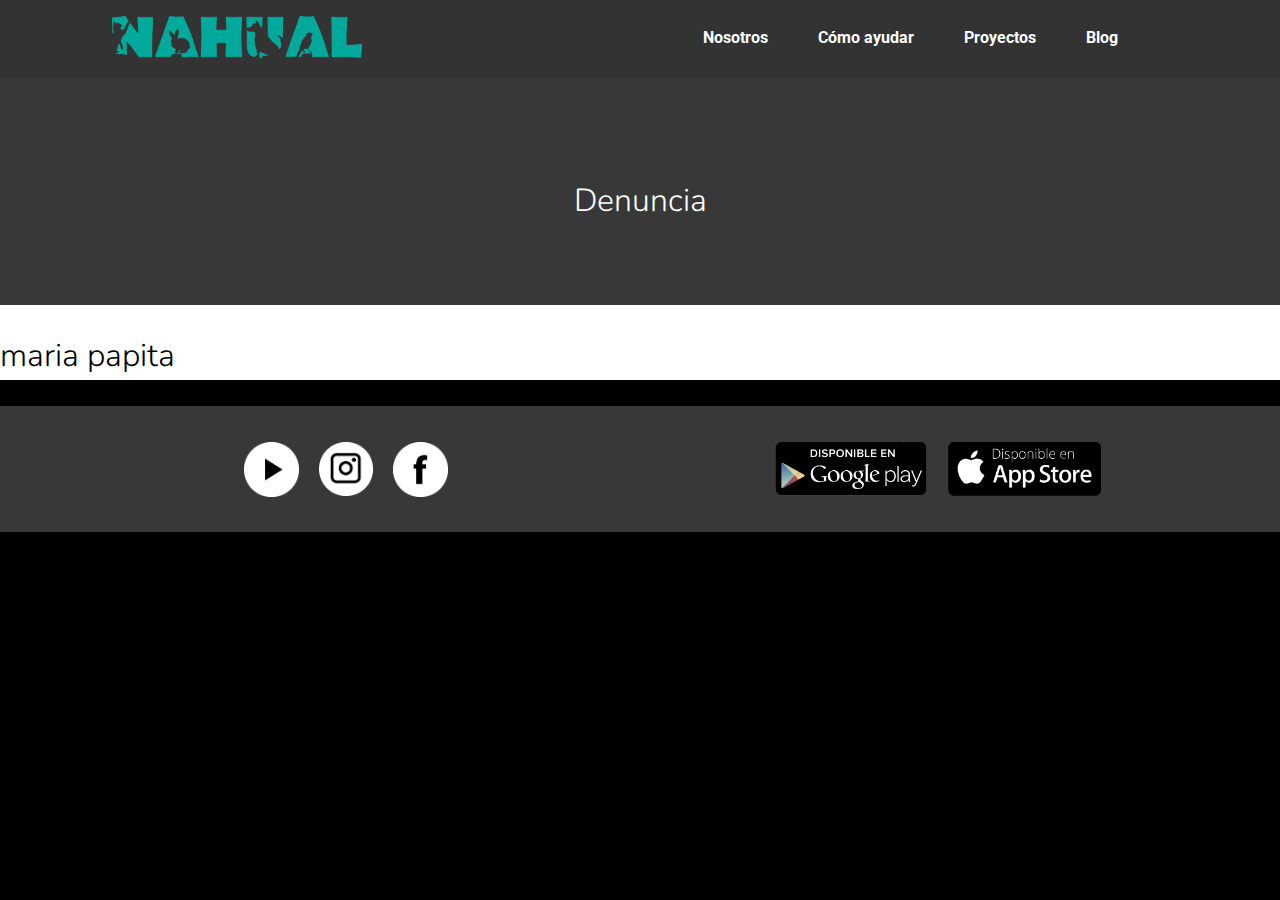
==== denuncia.html @ 8c4a7dd0 "Entrepreneurship project web site" ====
<!DOCTYPE html>
<html lang="en">

<head>
  <meta charset="utf-8">
  <meta name="author" content="">
  <meta name="viewport" content="width=device-width, initial-scale=1.0">
  <title>Nahual</title>
  <link href="https://fonts.googleapis.com/css?family=Montserrat:700|Nunito:300,300i,700" rel="stylesheet">
  <link href="https://fonts.googleapis.com/css?family=Roboto" rel="stylesheet">
  <link rel="stylesheet" href="css/style.css">
  <script src="js/jquery.min.js"></script>
  <!--[if lt IE 9]>
    <script type="text/javascript">
      var arr=['article','aside','footer','header','nav','section','figcaption','figure','main','template'];
      for(var i=0;i<arr.length;i++) document.createElement(arr[i]);
    </script>
    <![endif]-->
  <meta name="description" content="">
</head>

<body>
  <div class="wrapper">
    <div class="l-group bg-pattern">
      <header class="l-group site-header" role="banner">
        <div class="site-nav">
          <a href="index.html" class="logo"><img src="img/logo.png" alt="Logo Conversable"></a>
          <nav class="main-menu">
            <ul class="menu main-menu__items">
              <li class="main-menu__item"><a class="main-menu__action" href="#l">Nosotros</a></li>
              <li class="main-menu__item"><a class="main-menu__action" href="#">Cómo ayudar</a></li>
              <li class="main-menu__item"><a class="main-menu__action" href="#">Proyectos</a></li>
              <li class="main-menu__item"><a class="main-menu__action" href="#">Blog</a></li>
            </ul>
          </nav>
        </div>
      </header>
      <section class="l-group section-wrap section-wrap--intro">
        <div class="center">
          <h2 class="h-page h-page--white">Denuncia</h2>
        </div>
      </section>
    </div>
    <main class="main" role="main">
      <h2>maria papita</h2>
    </main>
  </div>
  <footer class="l-group site-footer">
    <div class="contact-footer">
      <div class="footer-container">
        <ul class="contact-media">
          <li><img src="img/social-media-youtube.png"></li>
          <li><img src="img/social-media-instragram.png"></li>
          <li><img src="img/social-media-facebook.png"></li>
        </ul>
        <ul class="app-media">
          <li><img src="img/google-play.png"></li>
          <li><img src="img/app-store.png"></li>
        </ul>
      </div>
    </div>
  </footer>
  <div class="video-modal hidden" id="videoModal">
    <div id="video"></div>
  </div>
  <div class="opacity hidden"></div>
  <!-- Scripts -->
  <script src="js/modal-video.js"></script>
</body>

</html>
---- css/style.css ----
*,
*:before,
*:after {
  box-sizing: border-box; }

html {
  font: 1em/1.5 "Nunito", sans-serif;
  width: 100%;
  height: 100%;
  background-color: #000;
  -ms-text-size-adjust: 100%;
  -webkit-text-size-adjust: 100%;
  overflow-x: hidden;
  -moz-osx-font-smoothing: grayscale;
  -webkit-font-smoothing: antialiased; }

body {
  background-color: #000;
  width: 100%;
  min-height: 100%;
  margin: 0;
  position: relative; }

::selection {
  background: #b3d4fc;
  text-shadow: none; }

article,
aside,
footer,
header,
nav,
section,
figcaption,
figure,
main,
details,
menu {
  display: block; }

figure {
  margin: 1em 40px; }

summary {
  display: list-item; }

canvas {
  display: inline-block; }

template {
  display: none; }

h1 {
  font-size: 2.5rem;
  margin: 3em 0 0;
  font-weight: 300; }

h2 {
  font-size: 2rem;
  font-weight: 300; }

h3,
.h-h3 {
  font-size: 1.5rem; }

h1,
h2,
h3,
h4 {
  color: #000;
  font-family: "Nunito", sans-serif; }

.h-section {
  text-align: center; }

.h-page {
  color: inherit;
  text-align: center; }

.sub-title {
  font-size: 1.125rem;
  font-weight: 700; }

hr {
  display: block;
  height: 1px;
  border: 0;
  border-top: 1px solid #ccc;
  margin: 1em 0;
  padding: 0; }

pre {
  font-family: monospace, monospace;
  font-size: 1em; }

abbr[title] {
  border-bottom: none;
  text-decoration: underline;
  text-decoration: underline dotted; }

b,
strong {
  font-weight: inherit; }

b,
strong {
  font-weight: bolder; }

code,
kbd,
samp {
  font-family: monospace, monospace;
  font-size: 1em; }

dfn {
  font-style: italic; }

mark {
  background-color: #ff0;
  color: #000; }

small {
  font-size: 80%; }

sub,
sup {
  font-size: 75%;
  line-height: 0;
  position: relative;
  vertical-align: baseline; }

sub {
  bottom: -0.25em; }

sup {
  top: -0.5em; }

q {
  font-style: italic; }

p {
  font-size: 1rem; }

th,
td {
  padding: 5px 10px; }

th {
  color: #fff; }

audio,
video {
  display: inline-block; }

audio:not([controls]) {
  display: none;
  height: 0; }

audio,
canvas,
iframe,
img,
svg,
video {
  vertical-align: middle; }

img {
  border-style: none; }

svg:not(:root) {
  overflow: hidden; }

.menu {
  margin: 0;
  padding: 0; }

.btn {
  background-color: #F8A51C;
  border-radius: 5px;
  color: #fff;
  cursor: pointer;
  display: inline-block;
  font-size: 1rem;
  font-weight: 700;
  padding: .7rem 1.5rem;
  text-decoration: none; }
  .btn:hover {
    background-color: #21a295; }

.btn-who:hover {
  background-color: #383838; }

.logo-item {
  display: inline-block;
  vertical-align: top;
  margin: -3px;
  padding: 1.5rem; }

.main-menu {
  float: right; }

.main-menu__action {
  color: inherit;
  border-bottom: 0;
  display: block;
  margin: 10px 50px 2px 0;
  text-decoration: none; }
  .main-menu__action:hover {
    border-bottom: 2px solid #23b1a6; }

.main-menu__item {
  display: inline;
  float: left; }

.main-menu__items {
  font-family: "Roboto", sans-serif;
  font-weight: 700;
  list-style: none; }

.events-wrapper {
  padding: 0; }

.events-grid {
  display: inline;
  float: left;
  min-height: 500px;
  text-align: center; }

.event-item {
  width: 30%;
  margin-right: 2rem; }

.logo {
  border-bottom: 0;
  float: left; }
  .logo img {
    display: block;
    width: 250px; }

.logo {
  border-bottom: 0;
  float: left; }
  .logo img {
    display: block;
    width: 250px; }

.section-who {
  position: relative;
  /* Permalink - use to edit and share this gradient: http://colorzilla.com/gradient-editor/#c5e2da+0,c5e2da+51,5da29c+51,5da29c+51,5da29c+100 */
  background: #c5e2da;
  /* Old browsers */
  background: -moz-linear-gradient(left, #c5e2da 0%, #c5e2da 51%, #5da29c 51%, #5da29c 51%, #5da29c 100%);
  /* FF3.6-15 */
  background: -webkit-linear-gradient(left, #c5e2da 0%, #c5e2da 51%, #5da29c 51%, #5da29c 51%, #5da29c 100%);
  /* Chrome10-25,Safari5.1-6 */
  background: linear-gradient(to right, #c5e2da 0%, #c5e2da 51%, #5da29c 51%, #5da29c 51%, #5da29c 100%);
  /* W3C, IE10+, FF16+, Chrome26+, Opera12+, Safari7+ */
  filter: progid:DXImageTransform.Microsoft.gradient( startColorstr='#c5e2da', endColorstr='#5da29c',GradientType=1 );
  /* IE6-9 */ }

.who-container {
  min-width: 1200px;
  max-width: 1200px;
  margin: 0 auto; }

.who-image, .who-description {
  display: inline-block;
  padding-left: 3rem;
  width: 49.8%; }

.who-image {
  padding: 2rem 2rem;
  text-align: center;
  vertical-align: top; }
  .who-image img {
    width: 70%; }

.who-description {
  min-height: 503px; }
  .who-description h2, .who-description h3, .who-description p {
    color: #fff; }
  .who-description a {
    margin-top: 4rem; }
  .who-description p {
    width: 70%; }

.img-gecko {
  position: absolute;
  top: -14px;
  right: 8px;
  width: 8%; }

.img-lora {
  position: absolute;
  top: 60%;
  left: 50%;
  width: 90px; }

.contact-footer {
  background-color: #383838 !important; }

.contact-media {
  display: inline-block;
  list-style: none;
  text-align: center;
  width: 49%; }
  .contact-media li {
    display: inline; }
  .contact-media img {
    margin-right: 1rem;
    width: 10%; }

.app-media {
  display: inline-block;
  list-style: none;
  text-align: center;
  width: 49%; }
  .app-media li {
    display: inline; }
  .app-media img {
    margin-right: 1rem;
    width: 28%; }

body {
  position: relative; }

.video-modal {
  left: 50%;
  height: 80vh;
  position: fixed;
  text-align: center;
  top: 50%;
  transform: translate(-50%, -50%);
  width: 80vw;
  z-index: 20; }

.opacity {
  background-color: rgba(0, 0, 0, 0.8);
  left: 0;
  height: 100vh;
  position: fixed;
  top: 0;
  width: 100vw;
  z-index: 10; }

.hidden {
  display: none; }

.site-header {
  margin-bottom: 1.125rem;
  position: relative;
  z-index: 5; }

.site-nav {
  background: rgba(45, 45, 45, 0.4);
  padding: 1rem 7rem 20px 7rem; }
  .site-nav:before, .site-nav:after {
    content: " ";
    display: table; }
  .site-nav:after, .site-nav:after {
    clear: both; }

.bg-pattern {
  background: url(../img/bg-pattern.jpg) fixed;
  color: #fff; }

.l-content {
  margin: 0 auto;
  width: 65%; }

.l-group:before, .l-group:after {
  content: " ";
  display: table; }
.l-group:after, .l-group:after {
  clear: both; }

.group {
  margin: 0 auto;
  max-width: 1200px; }
  .group:before, .group:after {
    content: " ";
    display: table; }
  .group:after, .group:after {
    clear: both; }

.bg-hero {
  background-repeat: no-repeat;
  background-attachment: fixed;
  background-size: cover;
  background-color: transparent;
  color: #fff;
  height: 40rem;
  overflow: hidden;
  position: relative;
  z-index: 2; }

.bg-video {
  position: absolute;
  top: 0;
  left: 0;
  right: 0;
  z-index: 0;
  background-size: cover; }
  .bg-video:after {
    content: '';
    background-color: rgba(0, 0, 0, 0.3);
    position: absolute;
    top: 0;
    left: 0;
    right: 0;
    bottom: 0; }
  .bg-video video {
    height: auto;
    width: 100%; }

.section-wrap {
  padding: 3.375rem 2.25rem;
  max-width: 1200px;
  min-width: 1200px;
  margin: 0 auto; }

.section-wrap--intro {
  position: relative;
  z-index: 2; }

.section-intro {
  margin-bottom: 3rem;
  text-align: center; }

.section-wrap--tight {
  padding-bottom: 2.25rem;
  padding-top: 2.25rem; }

.wrapper {
  background-color: #fff; }

.center {
  text-align: center; }

.play-icon {
  cursor: pointer;
  width: 5%; }

.img-grid {
  background-size: cover;
  margin: 0 auto;
  width: 300px;
  height: 300px; }

.img-adopcion {
  background-image: url("../img/adopcion.png"); }
  .img-adopcion:hover {
    background-image: url("../video/adopcion.gif"); }

.img-denuncia {
  background-image: url("../img/denuncia.png"); }
  .img-denuncia:hover {
    background-image: url("../video/denuncia.gif"); }

.img-vacuna {
  background-image: url("../img/vacuna.png"); }
  .img-vacuna:hover {
    background-image: url("../video/vacuna.gif"); }

.site-footer {
  background: url(../img/bg-footer.jpg) repeat-x; }
  .site-footer:before, .site-footer:after {
    content: " ";
    display: table; }
  .site-footer:after, .site-footer:after {
    clear: both; }

.contact-footer {
  padding: 1.125rem 0; }

.footer-container {
  max-width: 1200px;
  margin: 0 auto; }

/*# sourceMappingURL=style.css.map */
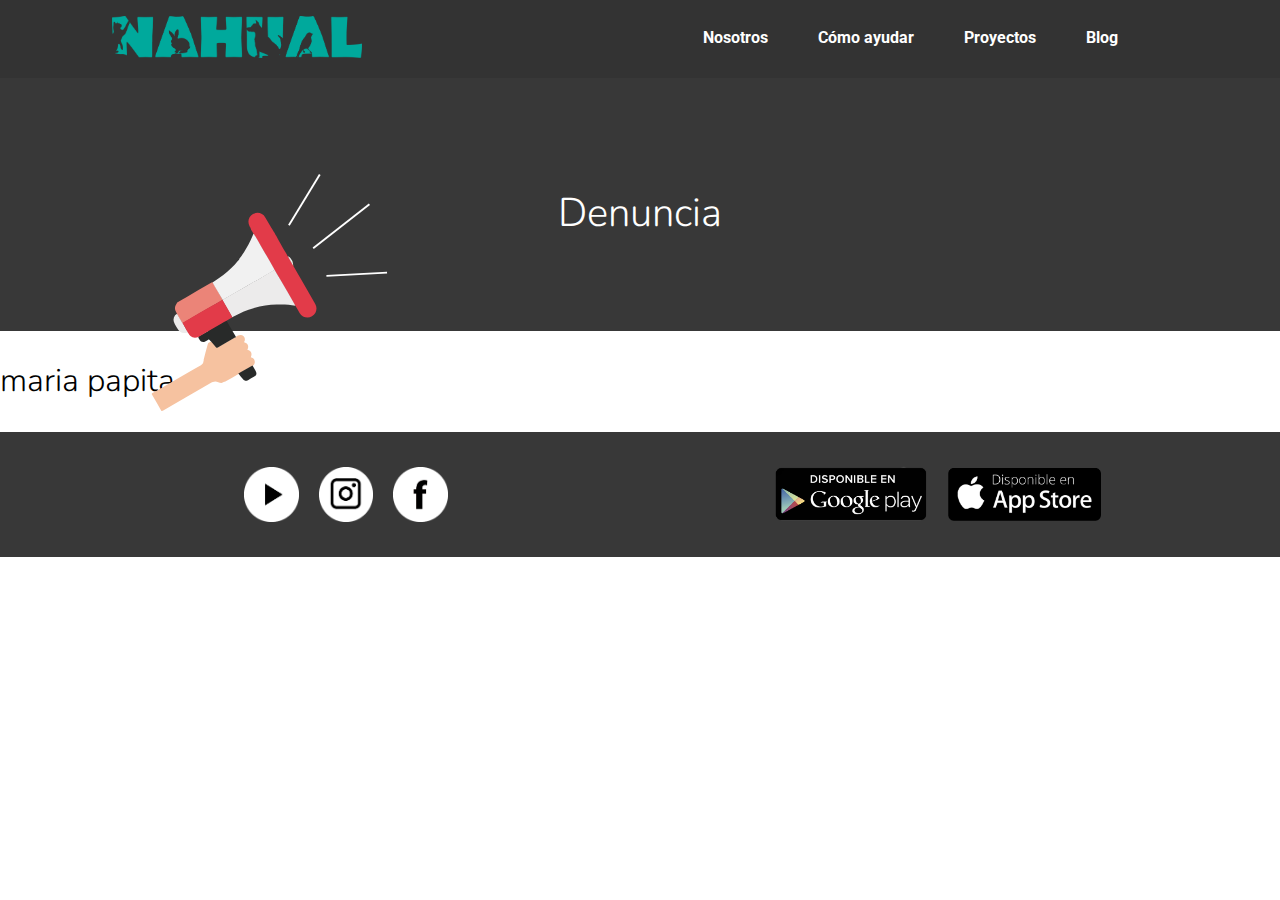
==== commit dcb1dac8: "Adding changes for Denuncia" ====
--- a/denuncia.html
+++ b/denuncia.html
@@ -36,8 +36,9 @@
         </div>
       </header>
       <section class="l-group section-wrap section-wrap--intro">
+        <img src="img/denuncia-icon.svg" class="denuncia-icon" alt="Denuncia icon">
         <div class="center">
-          <h2 class="h-page h-page--white">Denuncia</h2>
+          <h2 class="h-page h-page--white tittle">Denuncia</h2>
         </div>
       </section>
     </div>
--- a/css/style.css
+++ b/css/style.css
@@ -7,7 +7,6 @@
   font: 1em/1.5 "Nunito", sans-serif;
   width: 100%;
   height: 100%;
-  background-color: #000;
   -ms-text-size-adjust: 100%;
   -webkit-text-size-adjust: 100%;
   overflow-x: hidden;
@@ -15,7 +14,6 @@
   -webkit-font-smoothing: antialiased; }
 
 body {
-  background-color: #000;
   width: 100%;
   min-height: 100%;
   margin: 0;
@@ -76,6 +74,10 @@
 .h-page {
   color: inherit;
   text-align: center; }
+
+.tittle {
+  font-size: 2.5rem;
+  font-weight: 300; }
 
 .sub-title {
   font-size: 1.125rem;
@@ -361,8 +363,14 @@
     clear: both; }
 
 .bg-pattern {
-  background: url(../img/bg-pattern.jpg) fixed;
+  background-color: #383838;
   color: #fff; }
+
+.denuncia-icon {
+  width: 600px;
+  position: absolute;
+  right: 55%;
+  top: -10%; }
 
 .l-content {
   margin: 0 auto;
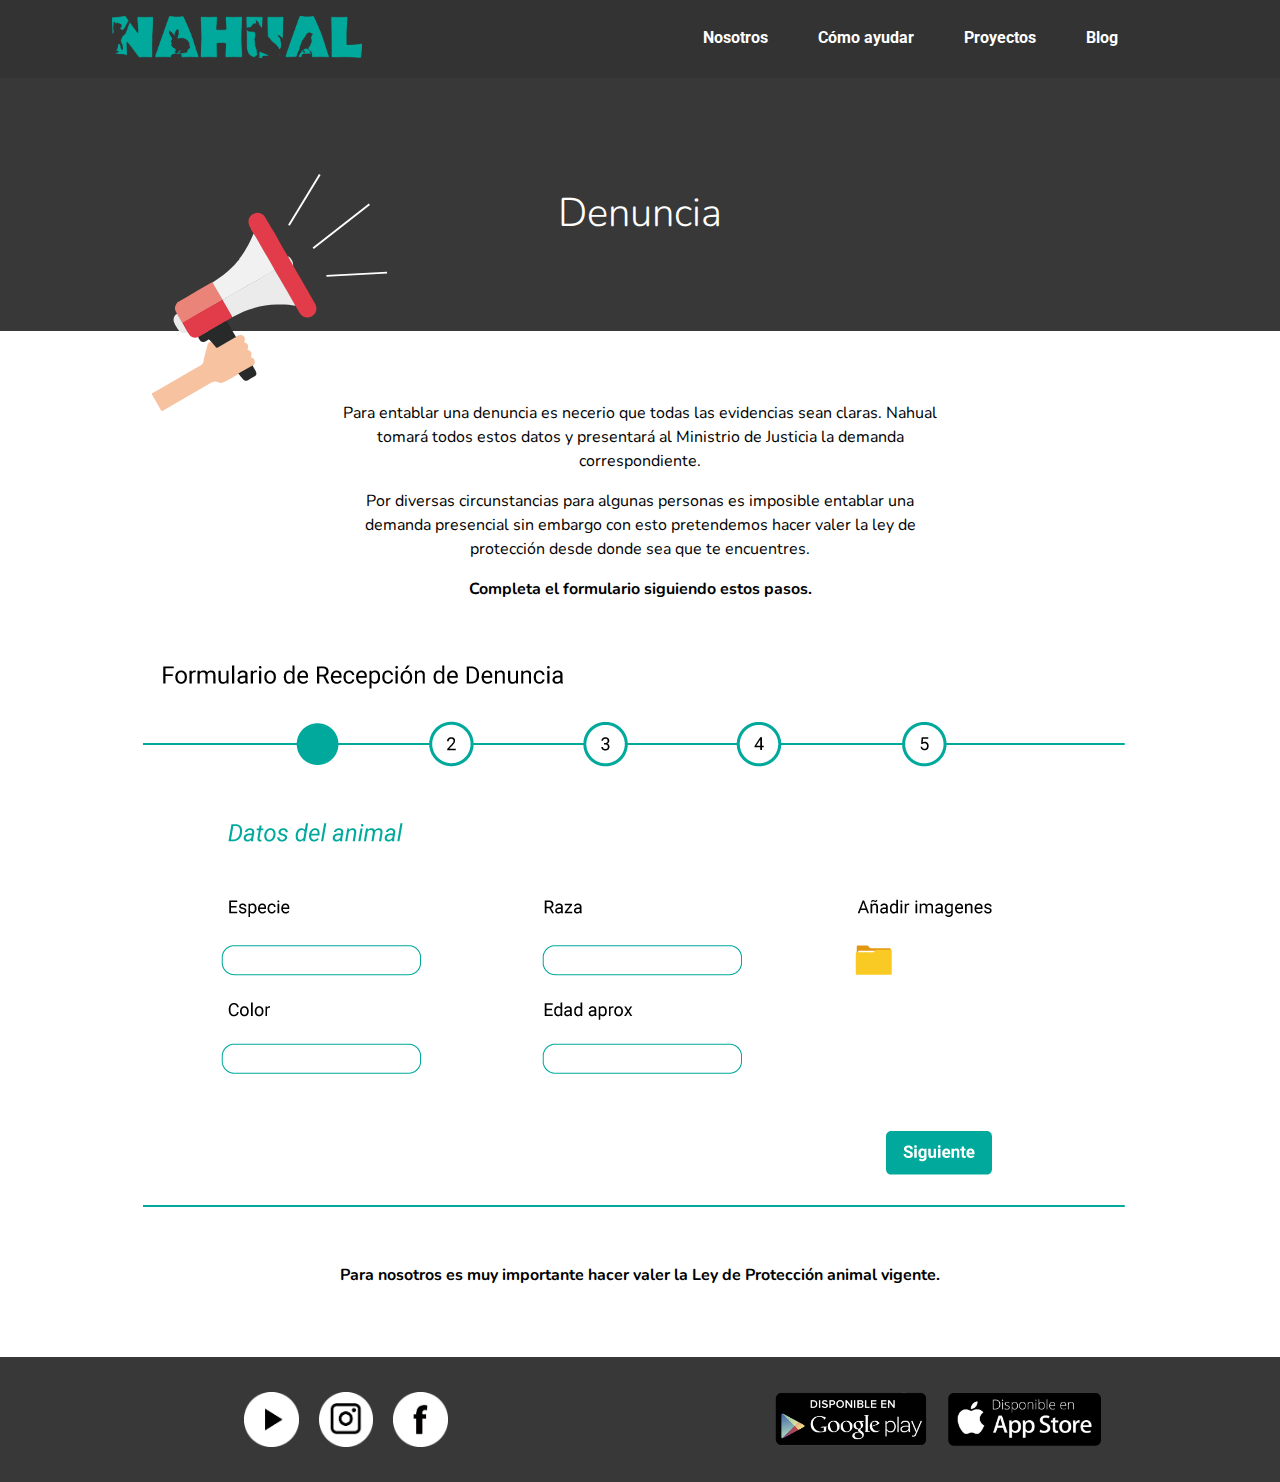
==== commit 613a82a0: "Adding last functionality" ====
--- a/denuncia.html
+++ b/denuncia.html
@@ -43,7 +43,21 @@
       </section>
     </div>
     <main class="main" role="main">
-      <h2>maria papita</h2>
+      <section class="l-group section-wrap">
+        <div class="group">
+          <div class="denuncia-text">
+            <p>Para entablar una denuncia es necerio que todas las evidencias sean claras. Nahual tomará todos estos datos y presentará al Ministrio de Justicia la demanda correspondiente.</p>
+            <p>Por diversas circunstancias para algunas personas es imposible entablar una demanda presencial sin embargo con esto pretendemos hacer valer la ley de protección desde donde sea que te encuentres.</p>
+            <p><strong>Completa el formulario siguiendo estos pasos.</strong></p>
+          </div>
+          <div class="center">
+            <img src="img/form.png" alt="Formulario">
+          </div>
+          <div class="denuncia-text">
+            <p><strong>Para nosotros es muy importante hacer valer la Ley de Protección animal vigente.</strong></p>
+          </div>
+        </div>
+      </section>
     </main>
   </div>
   <footer class="l-group site-footer">
--- a/css/style.css
+++ b/css/style.css
@@ -470,6 +470,11 @@
   .img-vacuna:hover {
     background-image: url("../video/vacuna.gif"); }
 
+.denuncia-text {
+  margin: 0 auto;
+  text-align: center;
+  width: 600px; }
+
 .site-footer {
   background: url(../img/bg-footer.jpg) repeat-x; }
   .site-footer:before, .site-footer:after {
